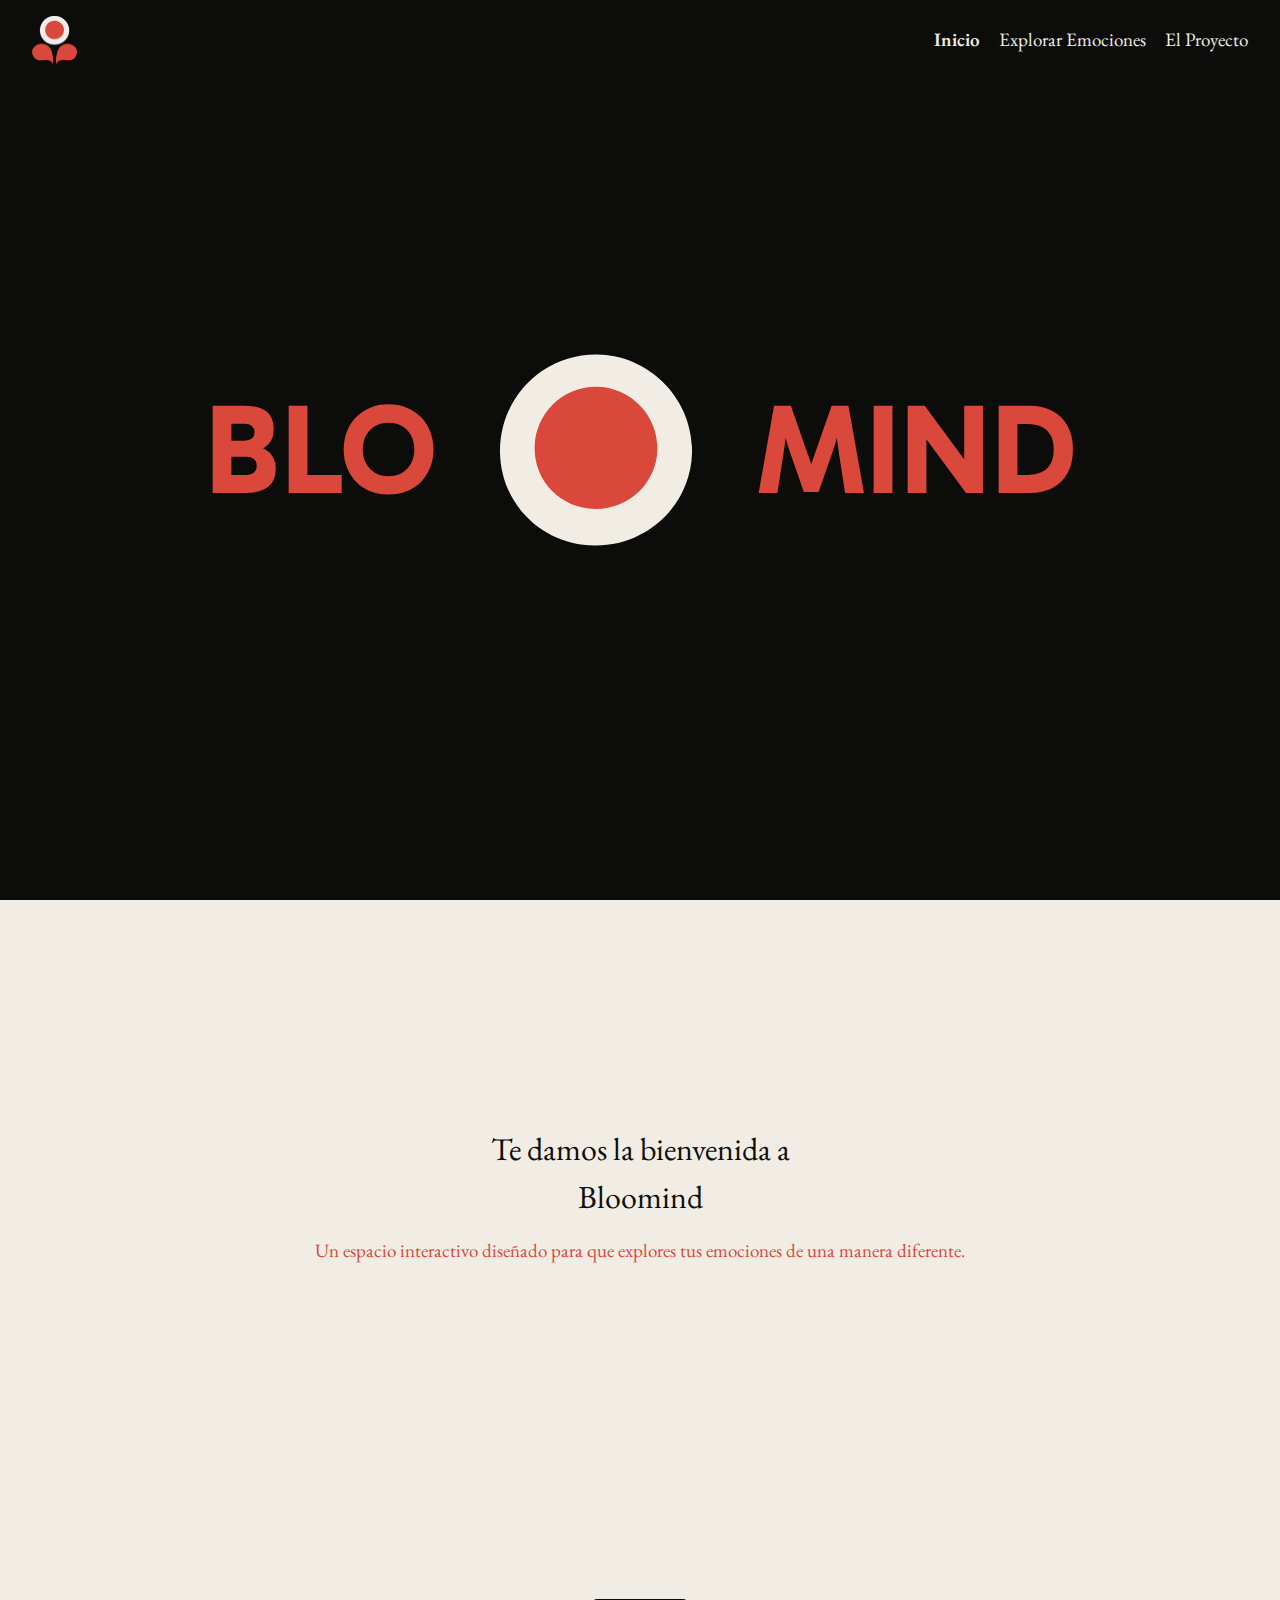
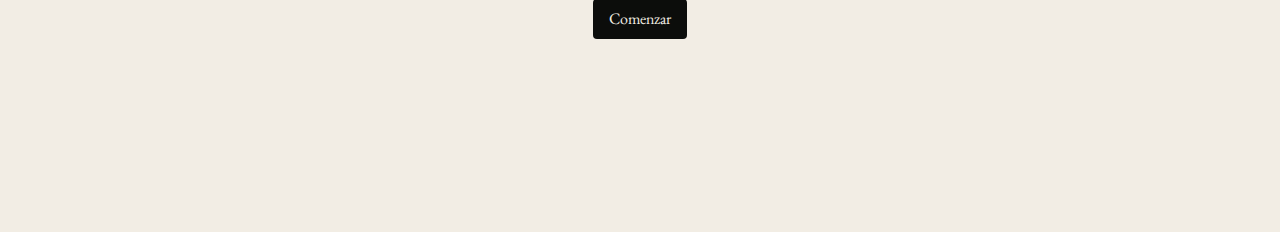
==== index.html @ c940d841 "add new style files to pages" ====
<!DOCTYPE html>
<html lang="es">

<head>
  <meta charset="UTF-8">
  <meta name="viewport" content="width=device-width, initial-scale=1.0">
  <title>Bloomind- Inicio</title>
  <link rel="stylesheet" href="css/reset.css">
  <link rel="stylesheet" href="css/variables.css">
  <link rel="stylesheet" href="css/common.css">
  <link rel="stylesheet" href="css/home.css">
</head>

<head>
  <meta charset="UTF-8">
  <meta name="viewport" content="width=device-width, initial-scale=1.0">
  <title>Bloomind- Inicio</title>
  <link rel="stylesheet" href="css/reset.css">
  <link rel="stylesheet" href="css/variables.css">
  <link rel="stylesheet" href="css/home.css">
<!--   <link rel="stylesheet" href="css/main.css">
  <link rel="stylesheet" href="css/styles.css"> -->
</head>

<body class="home-page">
  <header class="header">
    <a href="index.html" class="header_logo-link">
        <img src="assets/images/logo_light.png" alt="Logo Bloomind" class="header_logo">
    </a>
    <nav class="header_nav">
        <a href="index.html" class="header_link">Inicio</a>
        <a href="explore.html" class="header_link">Explorar Emociones</a>
        <a href="project.html" class="header_link">El Proyecto</a>
    </nav>
    <button type="button" class="hamburger-menu" aria-label="Toggle menu">
        <svg width="24" height="24" viewBox="0 0 24 24" fill="none" xmlns="http://www.w3.org/2000/svg" class="hamburger-icon">
            <path fill-rule="evenodd" clip-rule="evenodd" d="M2 12C2 6.477 6.477 2 12 2C17.523 2 22 6.477 22 12C22 17.523 17.523 22 12 22C6.477 22 2 17.523 2 12ZM10.5 7.5C10.5 7.10218 10.658 6.72064 10.9393 6.43934C11.2206 6.15804 11.6022 6 12 6H12.01C12.4078 6 12.7894 6.15804 13.0707 6.43934C13.352 6.72064 13.51 7.10218 13.51 7.5V7.51C13.51 7.90782 13.352 8.28936 13.0707 8.57066C12.7894 8.85197 12.4078 9.01 12.01 9.01H12C11.6022 9.01 11.2206 8.85197 10.9393 8.57066C10.658 8.28936 10.5 7.90782 10.5 7.51V7.5ZM12 10.5C11.6022 10.5 11.2206 10.658 10.9393 10.9393C10.658 11.2206 10.5 11.6022 10.5 12V12.01C10.5 12.4078 10.658 12.7894 10.9393 13.0707C11.2206 13.352 11.6022 13.51 12 13.51H12.01C12.4078 13.51 12.7894 13.352 13.0707 13.0707C13.352 12.7894 13.51 12.4078 13.51 12.01V12C13.51 11.6022 13.352 11.2206 13.0707 10.9393C12.7894 10.658 12.4078 10.5 12.01 10.5H12ZM12 15C11.6022 15 11.2206 15.158 10.9393 15.4393C10.658 15.7206 10.5 16.1022 10.5 16.5V16.51C10.5 16.9078 10.658 17.2894 10.9393 17.5707C11.2206 17.852 11.6022 18.01 12 18.01H12.01C12.4078 18.01 12.7894 17.852 13.0707 17.5707C13.352 17.2894 13.51 16.9078 13.51 16.51V16.5C13.51 16.1022 13.352 15.7206 13.0707 15.4393C12.7894 15.158 12.4078 15 12.01 15H12Z" fill="currentColor"/>
        </svg>
    </button>
    <div class="mobile-menu">
        <a href="index.html" class="header_link">Inicio</a>
        <a href="explore.html" class="header_link">Explorar Emociones</a>
        <a href="project.html" class="header_link">El Proyecto</a>
    </div>
</header>
  <div class="intro-overlay">
    <p class="big-text">
      BLO<span class="big-text-svg">
        <svg xmlns="http://www.w3.org/2000/svg" viewBox="0 0 34.99 34.82">
          <defs>
            <style>
              .cls-1 {
                fill: #da483b;
              }

              .cls-2 {
                fill: #F2EDE4;
              }
            </style>
          </defs>
          <g>
            <path class="cls-2"
              d="M17.26,34.82C7.53,34.75-.13,27,0,17.35.13,7.63,7.96-.08,17.62,0c9.6.08,17.46,8.06,17.38,17.64-.08,9.57-8.01,17.25-17.73,17.18Z" />
            <path class="cls-1"
              d="M17.34,28.14c-6.22-.04-11.12-5-11.03-11.17.08-6.21,5.09-11.14,11.26-11.09,6.14.05,11.16,5.16,11.11,11.28-.05,6.12-5.12,11.03-11.34,10.98Z" />
          </g>
        </svg>

      </span>MIND
    </p>
  </div>

  <main class="main-container-home">
    <section class="home_intro-section intro-section">
      <h1 class="home_title intro-section_title">Te damos la bienvenida a <br> Bloomind</h1>
      <p class="home_text intro-section_text">Un espacio interactivo diseñado para que explores tus emociones de una
        manera diferente.</p>
      <svg class="home_logo" xmlns="http://www.w3.org/2000/svg" viewBox="00 0 180.32 199.09">
        <defs>
          <style>
            .a {
              fill: none;
              stroke: none;
            }
      
            .a, .b {
              stroke-miterlimit: 10;
              stroke-width: 2.83px;
            }
      
            .b {
              fill: none;
              stroke: none;
            }
          </style>
        </defs>
        <g id="Capa_1-2" data-name="Capa_1">
          <g>
            <path class="a" d="M89.37,116.16c-32.07-.22-57.29-25.76-56.87-57.57C32.93,26.56,58.73,1.15,90.55,1.42c31.63.26,57.54,26.57,57.26,58.13-.28,31.53-26.41,56.84-58.45,56.61Z"/>
            <g>
              <path class="b" d="M96.72,193.6c-1.37-19.62.36-36.32,5.88-52.48,9.96-29.13,45.31-37.71,67.2-16.21,8.77,8.62,11.23,19.52,7.22,31.21-4.47,13.01-13.6,21.32-27.55,22.67-6.86.66-13.91-.51-20.87-.92-12.58-.74-24.46.09-31.9,15.72Z"/>
              <path class="b" d="M83.59,193.6c1.37-19.62-.36-36.32-5.88-52.48-9.96-29.13-45.31-37.71-67.2-16.21-8.77,8.62-11.23,19.52-7.22,31.21,4.47,13.01,13.6,21.32,27.55,22.67,6.86.66,13.91-.51,20.87-.92,12.58-.74,24.46.09,31.9,15.72Z"/>
            </g>
            <path class="b" d="M89.66,94.16c-20.51-.14-36.63-16.47-36.36-36.81.27-20.48,16.77-36.73,37.12-36.56,20.22.17,36.79,16.99,36.61,37.17-.18,20.16-16.89,36.34-37.37,36.2Z"/>
          </g>
        </g>
      </svg>
      <button class="home_button general_button" type="button"
        onclick="window.location.href='explore.html'">Comenzar</button>
    </section>


  </main>


  <footer class="footer"></footer>

  <script src="./assets/gsap/minified/gsap.min.js"></script>
  <script src="./assets/gsap/minified/DrawSVGPlugin.min.js"></script>
  <script src="./assets/gsap/minified/ScrollTrigger.min.js"></script>
  <script src="js/home.js"></script>

</body>

</html>
---- css/variables.css ----
/* EB Garamond Regular */
@font-face {
    font-family: 'EB Garamond';
    src: url('../assets/fonts/EB_Garamond/EBGaramond-Regular.woff2') format('woff2'),
        url('../assets/fonts/EB_Garamond/EBGaramond-Regular.woff') format('woff'),
        url('../assets/fonts/EB_Garamond/EBGaramond-Regular.ttf') format('truetype');
    font-weight: 400;
    font-style: normal;
}

/* EB Garamond Italic */
@font-face {
    font-family: 'EB Garamond';
    src: url('../assets/fonts/EB_Garamond/EBGaramond-Italic.woff2') format('woff2'),
        url('../assets/fonts/EB_Garamond/EBGaramond-Italic.woff') format('woff'),
        url('../assets/fonts/EB_Garamond/EBGaramond-Italic.ttf') format('truetype');
    font-weight: 400;
    font-style: italic;
}

/* EB Garamond SemiBold */
@font-face {
    font-family: 'EB Garamond';
    src: url('../assets/fonts/EB_Garamond/EBGaramond-SemiBold.woff2') format('woff2'),
        url('../assets/fonts/EB_Garamond/EBGaramond-SemiBold.woff') format('woff'),
        url('../assets/fonts/EB_Garamond/EBGaramond-SemiBold.ttf') format('truetype');
    font-weight: 600;
    font-style: normal;
}

/*Gabarito*/
@font-face {
    font-family: 'Gabarito';
    src: url('../assets/fonts/Gabarito/Gabarito-Bold.woff2') format('woff2'),
        url('../assets/fonts/Gabarito/Gabarito-Bold.woff') format('woff'),
        url('../assets/fonts/Gabarito/Gabarito-Bold.ttf') format('truetype');
    font-weight: normal;
    font-style: normal;
}

/*Delphin*/
@font-face {
    font-family: 'OPTIDelphin';
    src: url('../assets/fonts/Delphin/OPTIDelphin-One.woff2') format('woff2'),
        url('../assets/fonts/Delphin/OPTIDelphin-One.woff') format('woff'),
        url('../assets/fonts/Delphin/OPTIDelphin-One.ttf') format('truetype');
    font-weight: normal;
    font-style: normal;
}

:root {
    /* Colores base */
    --color-background: #F2EDE4;
    --color-primary: #0C0D0B;
    --color-secondary: #D9483B;
    --color-text: #0C0D0B;
    --color-textlight: #F2EDE4;
    --color-highlight: #D9D3C7;

    /* Colores de botones */
    --btn-bg-default: var(--color-secondary);
    --btn-bg-hover: #b83f34;
    --btn-bg-active: #a1362e;
    --btn-bg-disabled: #e3e0db;
    --btn-text-color: var(--color-textlight);
    --btn-text-disabled: #a8a29e;

    /*Colores Emociones*/
    --color-emotion-esperanza: #15AF4F;
    --color-emotion-alegria: #E9A000;
    --color-emotion-calma: #bb7171;
    --color-emotion-tristeza: #2A4C8C;
    --color-emotion-rabia: #CB1E1A;
    --color-emotion-ansiedad: #6A3F8F;

    --color-emotion-hover: transparent;


    /* Tipografía */
    --font-main: 'EB Garamond', serif;
    --font-secondary: 'Gabarito', sans-serif;
    --font-handwriting: 'OPTIDelphin', serif;
    --font-size-base: 1rem;

    --font-size-small: 0.8rem;
    --font-size-large: 1.2rem;
    --font-size-xl: 1.5rem;
    --font-size-xxl: 2rem;
    --font-size-xxxl: 2.5rem;

    --line-height-small: 1.2;
    --line-height-medium: 1.5;
    --line-height-large: 1.8;

    /* Espaciado */
    --gap-small: 0.5rem;
    --gap-medium: 1rem;
    --gap-large: 2rem;
    --padding-small: 1rem;
    --padding-medium: 2rem;
    --padding-large: 3rem;

    /* Otros */

    --radius-small: 4px;
    --box-shadow: 0 0.25rem 0.5rem rgba(0, 0, 0, 0.1);
    --border-radius: 0.5rem;
    --title-font-size-large: 3rem;
    --gap-item: 1.5rem;
}
---- css/common.css ----
/* ESTILOS GENERALES */


body {
    font-family: var(--font-main);
    background-color: var(--color-background);
    color: var(--color-text);
    font-size: var(--font-size-base);
    line-height: var(--line-height-medium);
    display: flex;
    flex-direction: column;
    padding: var(--padding-medium) 0;

}

.main-container {
    display: flex;
    flex-direction: column;
    justify-content: start;
    min-height: 80dvh;
    margin-top: 5rem;

}

/* Encabezado */

.header {
    display: flex;
    justify-content: space-between;
    align-items: center;
    padding: var(--padding-small) var(--padding-medium);
    position: fixed; /* Fijo en todas las páginas */
    top: 0;
    left: 0;
    width: 100%;
    z-index: 20;
    background-color: var(--color-background); /* Fondo por defecto */
    height: 5rem; /* Altura fija */
}



.header_logo {
    height: 3rem;
}

.header_link {
    font-family: var(--font-main);
    color: var(--color-primary); /* Color por defecto */
    text-decoration: none;
    margin-left: var(--gap-medium);
    font-size: var(--font-size-large);
}

.header_link--active {
    font-weight: bold;
    color: var(--color-secondary);
}


/* Estilos generales para secciones introductorias */

.intro-section {
    display: flex;
    flex-direction: column;
    align-items: center;
    padding: var(--padding-medium);
    text-align: center;
    flex: 1;
    justify-content: center;
}

.intro-section_title {
    font-size: var(--font-size-xxxl);
    margin-bottom: var(--gap-large);
}

.intro-section_text {
    font-size: var(--font-size-large);
    margin-bottom: var(--gap-large);
}

.general_button {
    background-color: var(--color-primary);
    color: var(--btn-text-color);
    padding: var(--gap-small) var(--gap-medium);
    border: none;
    border-radius: var(--radius-small);
    font-size: 1rem;
    cursor: pointer;
    transition: background-color 0.3s ease, box-shadow 0.3s ease;
}

.general_button:hover {
    background-color: var(--btn-bg-hover);
}
---- css/home.css ----
/* Estilos base para móvil - Home page */
.home-page {
    overflow-y: scroll;
    background-color: var(--color-background);
}

/* Header específico para home */
.home-page .header {
    background-color: var(--color-primary);
    height: 4rem;
}

.home-page .header_link {
    color: var(--color-textlight);
    font-size: var(--font-size-base);
}

.home-page .header_link:hover {
    color: var(--color-secondary);
}

/* Estilos para el menú móvil */
.mobile-menu {
    display: none;
    position: fixed;
    top: 4rem;
    left: 0;
    width: 100%;
    background-color: var(--color-primary);
    padding: 1rem;
    box-shadow: 0 2px 5px rgba(0,0,0,0.2);
    z-index: 19;
    opacity: 0;
    transform: translateY(-10px);
}

.mobile-menu.show {
    display: flex;
    flex-direction: column;
    align-items: flex-end;
    opacity: 1;
    transform: translateY(0);
}

.mobile-menu .header_link {
    color: var(--color-textlight);
    font-size: var(--font-size-base);
    padding: 1rem;
    width: 100%;
    text-align: right;
    transition: all 0.3s ease;
    text-decoration: none;
    display: block;
}

.mobile-menu .header_link:hover {
    color: var(--color-secondary);
    background-color: rgba(255, 255, 255, 0.1);
}

.mobile-menu .header_link--active {
    color: var(--color-secondary);
    font-weight: bold;
}

/* Estilos para el botón hamburguesa */
.hamburger-menu {
    display: none;
    background: none;
    border: none;
    cursor: pointer;
    padding: 0.5rem;
    z-index: 20;
}

.hamburger-menu svg {
    fill: var(--color-secondary);
    width: 24px;
    height: 24px;
}

/* Intro Overlay */
.intro-overlay {
    position: fixed;
    top: 0;
    left: 0;
    width: 100%;
    height: 100vh;
    background-color: var(--color-primary);
    display: flex;
    justify-content: center;
    align-items: center;
    z-index: -1;
}

.big-text {
    font-size: 8vw;
    font-weight: bold;
    color: var(--color-secondary);
    text-transform: uppercase;
    display: flex;
    align-items: center;
    justify-content: center;
    font-family: var(--font-secondary);
}

.big-text-svg {
    width: 1.5em;
    height: 1.5em;
    margin: 0 0.5em;
}

.big-text-svg svg {
    width: 100%;
    height: 100%;
}

/* Main Content */
.main-container-home {
    position: relative;
    align-items: center;
    background-color: transparent;
    z-index: 10;
    margin-top: 100dvh;
    min-height: 100dvh;
}

.home_intro-section {
    padding: var(--padding-small);
    width: 100%;
    height: 100dvh;
    text-align: center;
    background-color: var(--color-background);
}

.home_logo {
    width: 8rem;
    height: auto;
    display: block;
    margin: 2rem auto;
}

.home_title {
    font-size: calc(var(--font-size-xxl) * 0.8);
    color: var(--color-primary);
    margin-bottom: var(--gap-medium);
}

.home_text {
    font-size: var(--font-size-base);
    color: var(--color-secondary);
    margin-bottom: var(--gap-large);
    padding: 0 var(--padding-small);
}

.home_button {
    margin-top: var(--gap-medium);
}

/* Media Queries agrupados */
@media (max-width: 768px) {
    .hamburger-menu {
        display: block;
    }

    .header_nav {
        display: none;
    }
}

@media (min-width: 768px) {
    /* Header */
    .home-page .header {
        height: 4.5rem;
    }

    /* Texto grande */
    .big-text {
        font-size: 6vw;
    }

    /* Logo y contenido */
    .home_logo {
        width: 10rem;
    }

    .home_title {
        font-size: var(--font-size-xxl);
    }

    .home_text {
        font-size: var(--font-size-large);
        max-width: 80%;
        margin: 0 auto var(--gap-large);
    }
}

@media (min-width: 1024px) {
    /* Header */
    .home-page .header {
        height: 5rem;
    }

    .home-page .header_link {
        font-size: var(--font-size-large);
    }

    /* Texto grande */
    .big-text {
        font-size: 10vw;
    }

    /* Logo y contenido */
    .home_logo {
        width: 12.5rem;
    }

    .home_intro-section {
        padding: var(--padding-medium);
    }

    .home_title {
        font-size: 2rem;
    }

    .home_text {
        font-size: 1.2rem;
        max-width: 60%;
    }
}
---- css/variables.css ----
/* EB Garamond Regular */
@font-face {
    font-family: 'EB Garamond';
    src: url('../assets/fonts/EB_Garamond/EBGaramond-Regular.woff2') format('woff2'),
        url('../assets/fonts/EB_Garamond/EBGaramond-Regular.woff') format('woff'),
        url('../assets/fonts/EB_Garamond/EBGaramond-Regular.ttf') format('truetype');
    font-weight: 400;
    font-style: normal;
}

/* EB Garamond Italic */
@font-face {
    font-family: 'EB Garamond';
    src: url('../assets/fonts/EB_Garamond/EBGaramond-Italic.woff2') format('woff2'),
        url('../assets/fonts/EB_Garamond/EBGaramond-Italic.woff') format('woff'),
        url('../assets/fonts/EB_Garamond/EBGaramond-Italic.ttf') format('truetype');
    font-weight: 400;
    font-style: italic;
}

/* EB Garamond SemiBold */
@font-face {
    font-family: 'EB Garamond';
    src: url('../assets/fonts/EB_Garamond/EBGaramond-SemiBold.woff2') format('woff2'),
        url('../assets/fonts/EB_Garamond/EBGaramond-SemiBold.woff') format('woff'),
        url('../assets/fonts/EB_Garamond/EBGaramond-SemiBold.ttf') format('truetype');
    font-weight: 600;
    font-style: normal;
}

/*Gabarito*/
@font-face {
    font-family: 'Gabarito';
    src: url('../assets/fonts/Gabarito/Gabarito-Bold.woff2') format('woff2'),
        url('../assets/fonts/Gabarito/Gabarito-Bold.woff') format('woff'),
        url('../assets/fonts/Gabarito/Gabarito-Bold.ttf') format('truetype');
    font-weight: normal;
    font-style: normal;
}

/*Delphin*/
@font-face {
    font-family: 'OPTIDelphin';
    src: url('../assets/fonts/Delphin/OPTIDelphin-One.woff2') format('woff2'),
        url('../assets/fonts/Delphin/OPTIDelphin-One.woff') format('woff'),
        url('../assets/fonts/Delphin/OPTIDelphin-One.ttf') format('truetype');
    font-weight: normal;
    font-style: normal;
}

:root {
    /* Colores base */
    --color-background: #F2EDE4;
    --color-primary: #0C0D0B;
    --color-secondary: #D9483B;
    --color-text: #0C0D0B;
    --color-textlight: #F2EDE4;
    --color-highlight: #D9D3C7;

    /* Colores de botones */
    --btn-bg-default: var(--color-secondary);
    --btn-bg-hover: #b83f34;
    --btn-bg-active: #a1362e;
    --btn-bg-disabled: #e3e0db;
    --btn-text-color: var(--color-textlight);
    --btn-text-disabled: #a8a29e;

    /*Colores Emociones*/
    --color-emotion-esperanza: #15AF4F;
    --color-emotion-alegria: #E9A000;
    --color-emotion-calma: #bb7171;
    --color-emotion-tristeza: #2A4C8C;
    --color-emotion-rabia: #CB1E1A;
    --color-emotion-ansiedad: #6A3F8F;

    --color-emotion-hover: transparent;


    /* Tipografía */
    --font-main: 'EB Garamond', serif;
    --font-secondary: 'Gabarito', sans-serif;
    --font-handwriting: 'OPTIDelphin', serif;
    --font-size-base: 1rem;

    --font-size-small: 0.8rem;
    --font-size-large: 1.2rem;
    --font-size-xl: 1.5rem;
    --font-size-xxl: 2rem;
    --font-size-xxxl: 2.5rem;

    --line-height-small: 1.2;
    --line-height-medium: 1.5;
    --line-height-large: 1.8;

    /* Espaciado */
    --gap-small: 0.5rem;
    --gap-medium: 1rem;
    --gap-large: 2rem;
    --padding-small: 1rem;
    --padding-medium: 2rem;
    --padding-large: 3rem;

    /* Otros */

    --radius-small: 4px;
    --box-shadow: 0 0.25rem 0.5rem rgba(0, 0, 0, 0.1);
    --border-radius: 0.5rem;
    --title-font-size-large: 3rem;
    --gap-item: 1.5rem;
}
---- css/home.css ----
/* Estilos base para móvil - Home page */
.home-page {
    overflow-y: scroll;
    background-color: var(--color-background);
}

/* Header específico para home */
.home-page .header {
    background-color: var(--color-primary);
    height: 4rem;
}

.home-page .header_link {
    color: var(--color-textlight);
    font-size: var(--font-size-base);
}

.home-page .header_link:hover {
    color: var(--color-secondary);
}

/* Estilos para el menú móvil */
.mobile-menu {
    display: none;
    position: fixed;
    top: 4rem;
    left: 0;
    width: 100%;
    background-color: var(--color-primary);
    padding: 1rem;
    box-shadow: 0 2px 5px rgba(0,0,0,0.2);
    z-index: 19;
    opacity: 0;
    transform: translateY(-10px);
}

.mobile-menu.show {
    display: flex;
    flex-direction: column;
    align-items: flex-end;
    opacity: 1;
    transform: translateY(0);
}

.mobile-menu .header_link {
    color: var(--color-textlight);
    font-size: var(--font-size-base);
    padding: 1rem;
    width: 100%;
    text-align: right;
    transition: all 0.3s ease;
    text-decoration: none;
    display: block;
}

.mobile-menu .header_link:hover {
    color: var(--color-secondary);
    background-color: rgba(255, 255, 255, 0.1);
}

.mobile-menu .header_link--active {
    color: var(--color-secondary);
    font-weight: bold;
}

/* Estilos para el botón hamburguesa */
.hamburger-menu {
    display: none;
    background: none;
    border: none;
    cursor: pointer;
    padding: 0.5rem;
    z-index: 20;
}

.hamburger-menu svg {
    fill: var(--color-secondary);
    width: 24px;
    height: 24px;
}

/* Intro Overlay */
.intro-overlay {
    position: fixed;
    top: 0;
    left: 0;
    width: 100%;
    height: 100vh;
    background-color: var(--color-primary);
    display: flex;
    justify-content: center;
    align-items: center;
    z-index: -1;
}

.big-text {
    font-size: 8vw;
    font-weight: bold;
    color: var(--color-secondary);
    text-transform: uppercase;
    display: flex;
    align-items: center;
    justify-content: center;
    font-family: var(--font-secondary);
}

.big-text-svg {
    width: 1.5em;
    height: 1.5em;
    margin: 0 0.5em;
}

.big-text-svg svg {
    width: 100%;
    height: 100%;
}

/* Main Content */
.main-container-home {
    position: relative;
    align-items: center;
    background-color: transparent;
    z-index: 10;
    margin-top: 100dvh;
    min-height: 100dvh;
}

.home_intro-section {
    padding: var(--padding-small);
    width: 100%;
    height: 100dvh;
    text-align: center;
    background-color: var(--color-background);
}

.home_logo {
    width: 8rem;
    height: auto;
    display: block;
    margin: 2rem auto;
}

.home_title {
    font-size: calc(var(--font-size-xxl) * 0.8);
    color: var(--color-primary);
    margin-bottom: var(--gap-medium);
}

.home_text {
    font-size: var(--font-size-base);
    color: var(--color-secondary);
    margin-bottom: var(--gap-large);
    padding: 0 var(--padding-small);
}

.home_button {
    margin-top: var(--gap-medium);
}

/* Media Queries agrupados */
@media (max-width: 768px) {
    .hamburger-menu {
        display: block;
    }

    .header_nav {
        display: none;
    }
}

@media (min-width: 768px) {
    /* Header */
    .home-page .header {
        height: 4.5rem;
    }

    /* Texto grande */
    .big-text {
        font-size: 6vw;
    }

    /* Logo y contenido */
    .home_logo {
        width: 10rem;
    }

    .home_title {
        font-size: var(--font-size-xxl);
    }

    .home_text {
        font-size: var(--font-size-large);
        max-width: 80%;
        margin: 0 auto var(--gap-large);
    }
}

@media (min-width: 1024px) {
    /* Header */
    .home-page .header {
        height: 5rem;
    }

    .home-page .header_link {
        font-size: var(--font-size-large);
    }

    /* Texto grande */
    .big-text {
        font-size: 10vw;
    }

    /* Logo y contenido */
    .home_logo {
        width: 12.5rem;
    }

    .home_intro-section {
        padding: var(--padding-medium);
    }

    .home_title {
        font-size: 2rem;
    }

    .home_text {
        font-size: 1.2rem;
        max-width: 60%;
    }
}
---- css/styles.css ----
/* ESTILOS GENERALES */


body {
    font-family: var(--font-main);
    background-color: var(--color-background);
    color: var(--color-text);
    font-size: var(--font-size-base);
    line-height: var(--line-height-medium);
    display: flex;
    flex-direction: column;
    padding: var(--padding-medium) 0;

}

.main-container {
    display: flex;
    flex-direction: column;
    justify-content: start;
    min-height: 80dvh;
    margin-top: 5rem;

}

/* Encabezado */

.header {
    display: flex;
    justify-content: space-between;
    align-items: center;
    padding: var(--padding-small) var(--padding-medium);
    position: fixed; /* Fijo en todas las páginas */
    top: 0;
    left: 0;
    width: 100%;
    z-index: 20;
    background-color: var(--color-background); /* Fondo por defecto */
    height: 5rem; /* Altura fija */
}

.explore_button-group-mobile {
    display: none;
}

.header_logo {
    height: 3rem;
}

.header_link {
    font-family: var(--font-main);
    color: var(--color-primary); /* Color por defecto */
    text-decoration: none;
    margin-left: var(--gap-medium);
    font-size: var(--font-size-large);
}

.header_link--active {
    font-weight: bold;
    color: var(--color-secondary);
}


/* Estilos generales para secciones introductorias */

.intro-section {
    display: flex;
    flex-direction: column;
    align-items: center;
    padding: var(--padding-medium);
    text-align: center;
    flex: 1;
    justify-content: center;
}

.intro-section_title {
    font-size: var(--font-size-xxxl);
    margin-bottom: var(--gap-large);
}

.intro-section_text {
    font-size: var(--font-size-large);
    margin-bottom: var(--gap-large);
}

.general_button {
    background-color: var(--color-primary);
    color: var(--btn-text-color);
    padding: var(--gap-small) var(--gap-medium);
    border: none;
    border-radius: var(--radius-small);
    font-size: 1rem;
    cursor: pointer;
    transition: background-color 0.3s ease, box-shadow 0.3s ease;
}

.general_button:hover {
    background-color: var(--btn-bg-hover);
}

/* Página de inicio */
.home-page {
    overflow-y: scroll;
    background-color: var(--color-background);
}

.home-page .header {
    background-color: var(--color-primary); /* Fondo diferente en home-page */
}

.home-page .header_link {
    color: var(--color-textlight); /* Color del texto en home-page */
}

.home-page .header_link:hover {
    color: var(--color-secondary); /* Color de hover en home-page */
}

/* Intro Overlay */
.intro-overlay {
    position: fixed;
    top: 0;
    left: 0;
    width: 100%;
    height: 100vh;
    background-color: var(--color-primary);
    display: flex;
    justify-content: center;
    align-items: center;
    z-index: -1;
   }

.big-text {
    font-size: 10vw;
    font-weight: bold;
    color: var(--color-secondary);
    text-transform: uppercase;
    display: flex;
    align-items: center;
    justify-content: center;
    font-family: var(--font-secondary);
}

.big-text-svg {
    width: 1.5em;
    height: 1.5em;
    margin: 0 0.5em;
}

.big-text-svg svg {
    width: 100%;
    height: 100%;
}

/* Main Content */
.main-container-home {
    position: relative;

    align-items: center;
    background-color: transparent;
    z-index: 10;
    margin-top: 100dvh;
    /* Asegura que inicie después de la intro */
    min-height: 100dvh;
    /* Espacio suficiente para probar el scroll */

}

.home_intro-section {
    padding-top: var(--gap-large);
    width: 100%;
    height: 100dvh;
    text-align: center;
    background-color: var(--color-background);
    margin-bottom: var(--gap-large);
}

.home_logo {
    width: 12.5rem;
    height: auto;
    display: block;
}


.home_title {
    font-size: 2rem;
    color: var(--color-primary);
}

.home_text {
    font-size: 1.2rem;
    color: var(--color-secondary);
}

.home_button {
    margin-top: var(--gap-medium);
}

/* Página de explorar emociones */

.text-box {
    max-width: 47rem;
    margin: var(--gap-large) auto;
    padding: var(--gap-medium);
    background-color: var(--color-highlight);
    border: 1px solid var(--color-primary);
    box-shadow: var(--box-shadow);
}

.explore_title {
    opacity: 0;
    font-size: var(--font-size-large);
}

.explore_description-container {
    display: flex;
    justify-content: center;
    align-items: center;
    background-color: var(--color-highlight);
    box-shadow: var(--box-shadow);
    max-width: 60%;
    padding: 2rem;
    gap: 1rem;
    margin: 0 auto;
    min-height: 20rem;
    opacity: 0;
}

.explore-description_header {
    display: flex;
    flex-direction: column;
    flex-grow: 1;
    align-items: flex-start;
}

.explore-description_title {
    font-size: var(--font-size-xxl);
    font-weight: bold;
    color: var(--color-text);
}

.explore-description_subtitle {
    font-family: var(--font-handwriting);
    font-size: var(--font-size-xl);
    color: var(--color-text);
}

.explore-description_line {
    height: 1px;
    background-color: var(--color-primary);
    margin: 0.5rem 0;
    width: 100%;
}

.explore-description_content {
    display: flex;
    gap: 1rem;
    align-items: flex-start;
}

.explore-description_image-container {
    width: 10rem;
    height: 10rem;
    display: flex;
    justify-content: center;
    align-items: center;
    flex-shrink: 0;
}

.explore-description_image-container img {
    max-width: 100%;
    max-height: 100%;
    object-fit: cover;
}

.explore_description {
    max-width: 60%;
    padding: 1rem;
    text-align: left;
}

/* Barra lateral */
.explore-description_side {
    display: flex;
    flex-direction: row;
    justify-content: center;
    align-items: center;
    gap: 1rem;
    min-width: 3rem;
    position: relative;
}

.explore-description_latin-name {
    font-size: var(--font-size-xxl);
    font-style: italic;
    color: var(--color-text);
    text-align: center;
    writing-mode: vertical-rl;
    text-orientation: mixed;
    transform: rotate(180deg);
}

.explore-description_line-side {
    width: 1px;
    background-color: var(--color-primary);
    margin: 2rem 0;
    height: 100%;
}

/* Grupo de botones */
.explore_button-group {
    display: flex;
    justify-content: center;
    gap: 1rem;
    padding: 2rem;
    transform: scale(0);
}

.explore_button {
    position: relative;
    width: 120px;
    height: 120px;
    border-radius: 50%;
    background-color: var(--color-primary);
    overflow: hidden;
    cursor: pointer;
}

.explore_button:hover {
    transform: scale(1.2);
}

/* Relleno superior del botón */
.explore_button::before {
    content: '';
    position: absolute;
    bottom: 0;
    left: 0;
    width: 100%;
    height: 45%;
    background-color: transparent;
    transition: background-color 0.3s ease;
}

.explore_button:hover::before {
    background-color: var(--color-emotion-hover);
}

.explore_button-label {
    position: absolute;
    bottom: 3.5rem;
    width: 100%;
    left: 0;
    text-align: center;
    font-family: var(--font-main);
    color: var(--color-textlight);
    text-transform: uppercase;
    font-size: var(--font-size-small);
    opacity: 1;
    transition: transform 0.3s cubic-bezier(0.215, 0.61, 0.355, 1);
}

.explore_instruction {
    text-align: center;
    font-size: var(--font-size-large);
    color: var(--color-text);
    margin: var(--gap-medium);
    font-family: var(--font-handwriting);
    opacity: 0;
}

/* Página de generar planta */
.plant_generation {
    display: flex;
    justify-content: space-between;
    gap: var(--gap-large);
    padding: var(--padding-medium);
}

.plant_column {
    flex: 0.5;
    display: flex;
    flex-direction: column;
    gap: var(--gap-medium);
}


.plant_title {
    font-size: var(--font-size-xxl);
    font-weight: bold;
    color: var(--color-primary);
}

.plant_latin-name {
    font-family: var(--font-secondary);
    font-size: var(--font-size-large);
    font-style: italic;
    color: var(--color-secondary);
}

.plant_family-name {
    font-weight: normal;
    font-size: var(--font-size-xxl);
    font-family: var(--font-handwriting);
    color: var(--color-text);
}

.plant_description {
    line-height: var(--line-height-large);
    color: var(--color-text);
    margin-bottom: var(--gap-medium)
}

.CTA {
    font-size: var(--font-size-large);
    text-align: center;
    font-weight: bolder;
    line-height: var(--line-height-large);
    color: var(--color-secondary);
    margin-top: var(--gap-large);
    margin-bottom: var(--gap-large);
}

.plant_generation .CTA {
    text-align: left;
}

.plant_instruction {
    font-weight: bold;
}

/* Contenedor de la derecha SVG */
.plant_right {
    flex: 2;
    display: flex;
    flex-direction: column;
    gap: var(--gap-large);
    position: relative;
}

.plant_visual {
    width: 100%;
    height: 28rem;
    background-color: var(--color-highlight);
    display: flex;
    flex-direction: column;
    justify-content: flex-end;
    align-items: center;
    position: relative;
    border: 1px solid var(--color-primary);
}

.plant_right-visual {
    display: flex;
    flex-direction: column;
    gap: var(--gap-item);
}

.plant_visual-title {
    font-size: 3.5rem;
    font-family: var(--font-secondary);
    color: var(--color-primary);
    text-transform: uppercase;
    position: absolute;
    top: -1.5rem;
    right: 1rem;
}

.plant_visual-box {
    background-color: var(--color-highlight);
    border: 1px solid var(--color-primary);
    border-bottom: 0.8rem solid #C7B299;
    width: 100%;
    font-size: 1rem;
    margin-top: var(--gap-item);
}

/* Detalles */
.plant_details {
    display: grid;
    grid-template-columns: repeat(3, 1fr);
    gap: var(--gap-item);
}

.plant_details-item {
    display: flex;
    flex-direction: column;
    gap: var(--gap-small);
}

.plant_details-title {
    color: var(--color-primary);
}

.plant_details-content {
    display: flex;
    align-items: center;
}

.plant_details-content p {
    font-family: var(--font-handwriting);
    font-size: var(--font-size-xxxl);
    margin-left: var(--gap-small);
}

.plant_details-content-img {
    max-width: 4.5rem;
    width: 25%;
    height: auto;
    object-fit: cover;
}

.plant_details-list li {
    margin-bottom: var(--gap-small);
    position: relative;
}

/*Enlace a Anatomia de la planta */
.anatomy_link {
    font-family: var(--font-main);
    color: var(--color-primary);
    text-decoration: none;
    font-size: var(--font-size-xl);
    display: flex;
    align-items: center;
    gap: var(--gap-small);
    position: relative;
}

.anatomy_link:hover {
    font-weight: bold;
    color: var(--color-secondary);
}


.anatomy_svg {
    width: 1em;
    height: 1em;
    animation: blink 1.5s infinite;
    transition: transform 0.3s ease, fill 0.3s ease;
}

.anatomy_svg:hover {
    transform: scale(1.3) rotate(15deg);
    fill: var(--color-secondary);
}

@keyframes blink {

    0%,
    100% {
        opacity: 1;
    }

    50% {
        opacity: 0.5;
    }
}

/* Anatomía de la Planta */
.plant_anatomy {
    padding: var(--padding-medium);
}

.plant_anatomy-title {
    font-size: var(--font-size-xxxl);
    font-weight: normal;
    color: var(--color-text);
    text-align: center;
    margin-bottom: var(--gap-item);
}

.plant_anatomy-instruction {
    font-size: var(--font-size-xl);
    font-family: var(--font-handwriting);
    color: var(--color-secondary);
    margin-bottom: var(--gap-large);
    text-align: center;
}

.plant_anatomy-content {
    position: relative;
    display: flex;
    flex-wrap: wrap;
    gap: var(--gap-item);
    justify-content: space-between;
    align-items: flex-start;
}


/* Elementos individuales */
.plant_anatomy-item {
    opacity: 0;
    position: absolute;
    padding: var(--gap-small);
    max-width: 20%;
}

#plant_anatomy-flower {
    top: 2rem;
    left: 15rem;
}


#plant_anatomy-leaf {
    top: 15rem;
    left: 15rem;
}

#plant_anatomy-stem {
    top: 25rem;
    left: 15rem;
}

#plant_anatomy-soil {
    bottom: 25rem;
    right: 15rem;
}

#plant_anatomy-seed {
    bottom: 15rem;
    right: 15rem;
}

#plant_anatomy-root {
    bottom: 2rem;
    right: 15rem;
}

.plant_anatomy-item-title {
    display: flex;
    font-size: var(--font-size-xl);
    font-weight: bold;
    font-family: var(--font-handwriting);
    color: var(--color-secondary);
    margin-bottom: var(--gap-small);
    text-align: center;
    justify-content: center;
}

.plant_anatomy-item-text {
    text-align: center;
}

/* Visual central */
.plant_anatomy-visual {
    margin: auto;
    width: 80%;
    padding: var(--gap-medium);
    box-shadow: var(--box-shadow);
    background-color: var(--color-highlight);
}

.bloom-tip-content {
    display: inline-flex;
    align-items: center;
    gap: var(--gap-small);
    margin-top: var(--gap-large);
    cursor: pointer;
  }
  
  .bloom-tip-svg {
    width: 1.2em;
    height: 1.2em;
    animation: blink 1.5s infinite;
    transition: transform 0.3s ease, fill 0.3s ease;
  }
  
 
/* Proyecto */

.main-container.project {
    display: flex;
    flex-direction: column;
    align-items: center;
    padding: 0 var(--padding-medium);
    gap: var(--gap-large);
    width: 100%;
    
}

/* INTRODUCCIÓN */

.project_intro {
    text-align: left;
    max-width: 80dvh;
    margin-bottom: var(--gap-large);
}

.pro_title {
    font-size: 3rem;
    font-weight: bold;
    margin-bottom: var(--gap-small);
    color: var(--color-primary);
}

.project_text {
    font-size: 1.2rem;
    line-height: var(--line-height);
    color: var(--color-secondary);
}

/* BLOQUES DE SECCIONES */

.text-box.project_text-box {
    background-color: var(--color-highlight);
    padding: var(--gap-medium);
    margin: var(--gap-medium) 0;
    border-left: 4px solid var(--color-primary);
    box-shadow: var(--box-shadow);
    transition: transform 0.3s ease, opacity 0.3s ease;
}

.project_subtitle {
    font-size: var(--font-size-xxl);
    font-weight: bold;
    color: var(--color-primary);
    margin-bottom: var(--gap-small);
}

.project_paragraph {
    font-size: 1rem;
    color: var(--color-text);
    line-height: var(--line-height);
    margin-bottom: var(--gap-small);
}

/* CRONOLOGÍA */

.project_timeline {
    margin: var(--gap-large) 0;
    width: 100%;
    max-width: 1000px;
    display: flex;
    flex-direction: column;
    gap: var(--gap-medium);
    position: relative;
}

.timeline_item {
    display: flex;
    flex-direction: column;
    gap: var(--gap-small);
    padding-left: var(--gap-large);
    border-left: 2px solid var(--color-primary);
    position: relative;
}

.timeline_item::before {
    content: "";
    position: absolute;
    left: 0;
    top: 0;
    width: 10px;
    height: 10px;
    background-color: var(--color-primary);
    border-radius: 50%;
    transform: translate(-50%, -50%);
}

.timeline_title {
    font-size: 1.5rem;
    color: var(--color-primary);
    font-weight: bold;
    margin-bottom: var(--gap-small);
}

.timeline_description {
    font-size: 1rem;
    color: var(--color-text);
    line-height: var(--line-height);
}

/* SECCIÓN CTA */
.project_cta {
    display: flex;
    justify-content: center;
    align-items: center;
    width: 100vw;
    margin: 0;
    padding: var(--padding-large) 0;
    text-align: center;

    background: var(--color-primary);
}

.cta_box {
    text-align: center;
    padding: var(--padding-medium);

    color: var(--color-textlight);
    border-radius: var(--radius-small);
    max-width: 1200px;
    /* Ancho máximo del contenido */
    width: 100%;
    /* Ajusta el contenido al contenedor */
}

.cta_title {
    font-size: var(--title-font-size-large);
    margin-bottom: var(--gap-medium);
}

/* CARRUSEL DE PLANTAS */
.plant-carousel {
    margin-top: 2rem;
    text-align: center;
    position: relative;
}

.carousel-title {
    font-size: 1.5rem;
    color: var(--color-primary);
    margin-bottom: 1rem;
}

.carousel-container {
    display: flex;
    align-items: center;
    position: relative;
    overflow: hidden;
    margin: 0 auto;
    max-width: 80dvh;
}

.carousel-track {
    display: flex;
    gap: 1rem;
    transition: transform 0.5s ease-in-out;
    will-change: transform;
}

.carousel-item {
    width: 100%;
    height: auto;
    flex-shrink: 0;
    border-radius: var(--radius-small);
    box-shadow: var(--box-shadow);
}

.carousel-button {
    background-color: var(--color-primary);
    color: var(--color-highlight);
    border: none;
    padding: 0.5rem 1rem;
    font-size: 1.2rem;
    cursor: pointer;
    position: absolute;
    top: 50%;
    transform: translateY(-50%);
    z-index: 2;
}

.carousel-button.prev {
    left: 0;
}

.carousel-button.next {
    right: 0;
}

.carousel-button:disabled {
    background-color: var(--color-highlight);
    cursor: not-allowed;
}

/* ANIMACIONES DE DESPLAZAMIENTO */
[data-scroll="fade-in"] {
    opacity: 0;
    transform: translateY(20px);
    transition: opacity 0.6s ease-out, transform 0.6s ease-out;
}

[data-scroll="fade-in"].active {
    opacity: 1;
    transform: translateY(0);
}
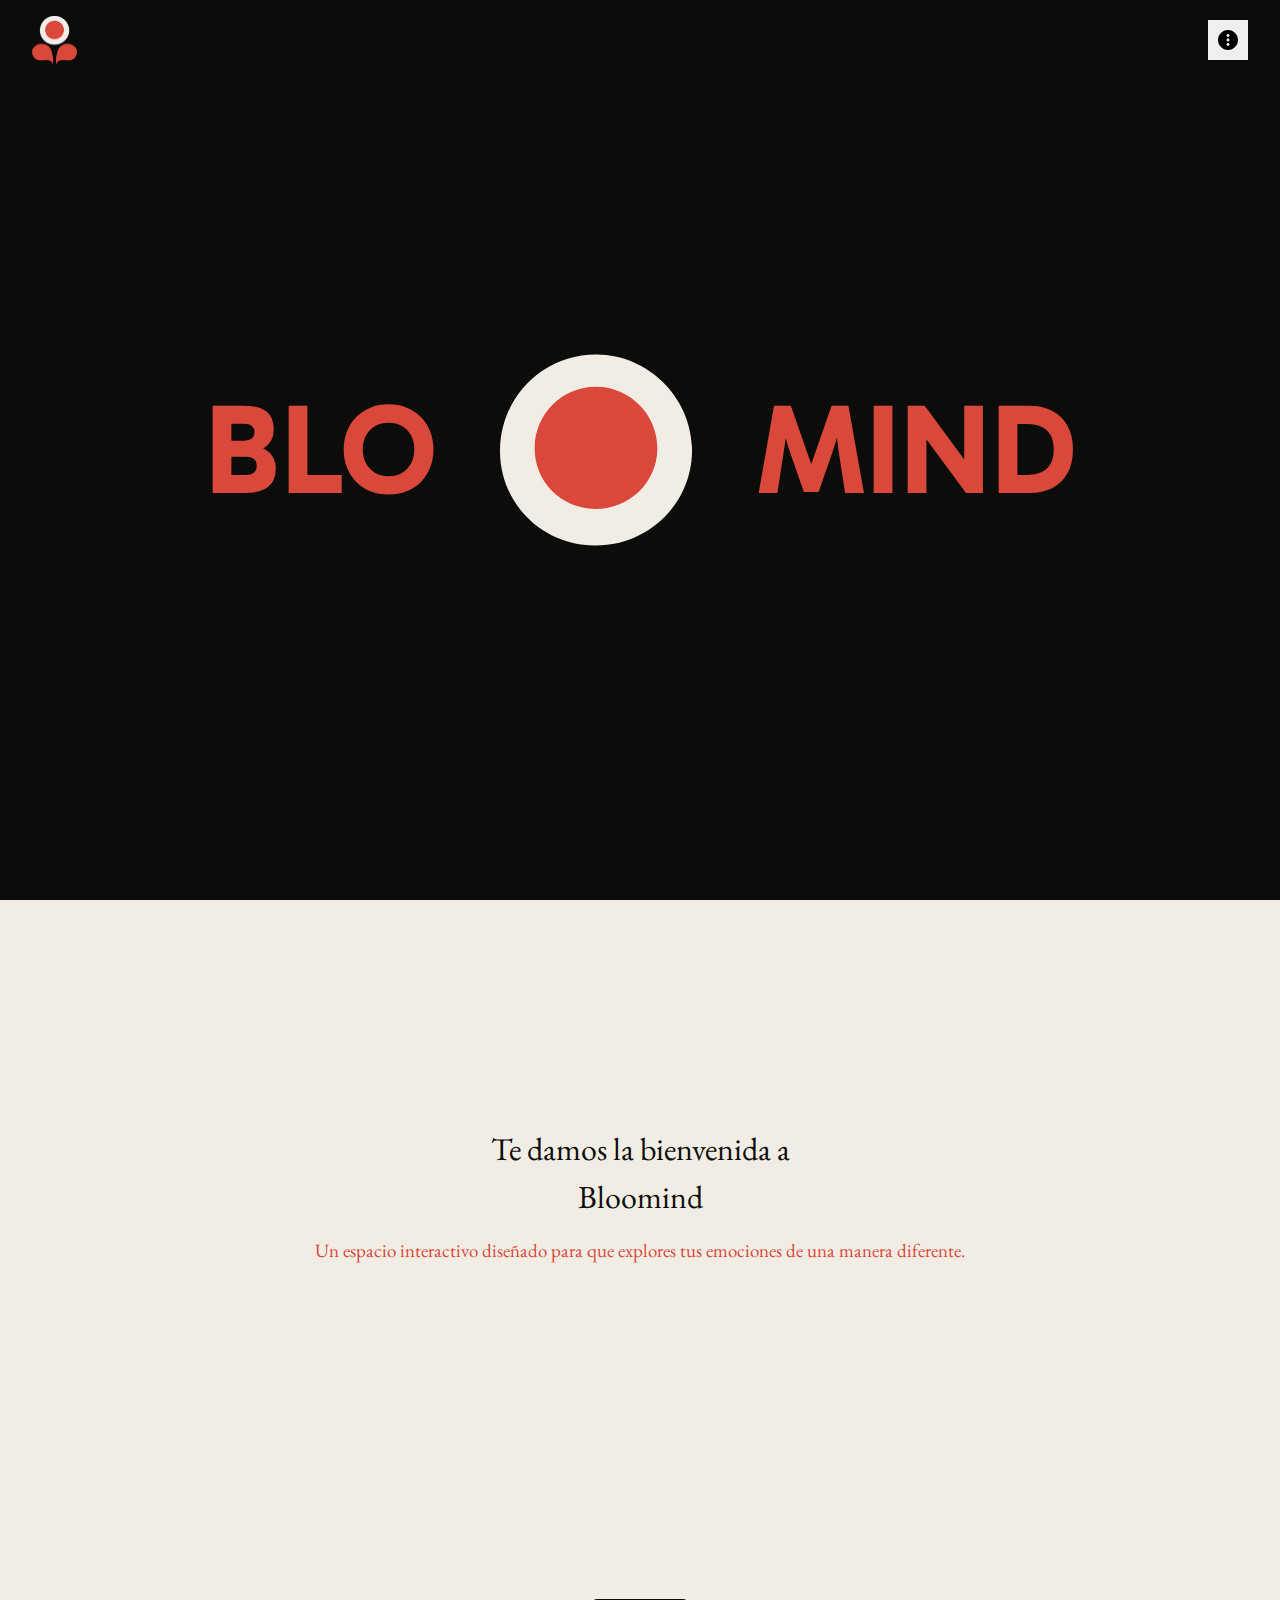
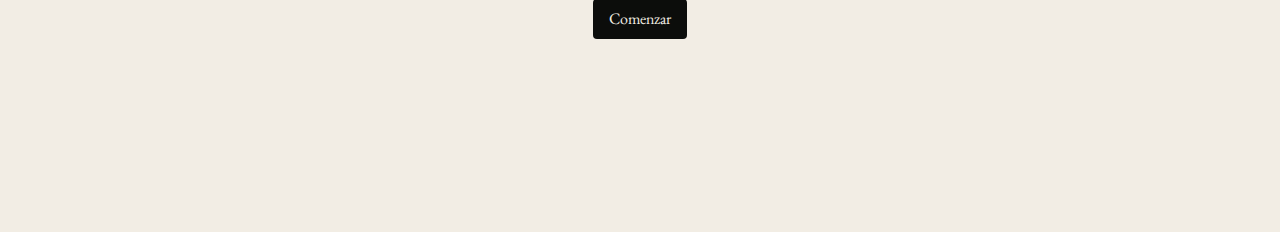
==== commit c4f7f1c0: "resposive mobile" ====
--- a/index.html
+++ b/index.html
@@ -18,31 +18,35 @@
   <link rel="stylesheet" href="css/reset.css">
   <link rel="stylesheet" href="css/variables.css">
   <link rel="stylesheet" href="css/home.css">
-<!--   <link rel="stylesheet" href="css/main.css">
+  <!--   <link rel="stylesheet" href="css/main.css">
   <link rel="stylesheet" href="css/styles.css"> -->
 </head>
 
 <body class="home-page">
   <header class="header">
     <a href="index.html" class="header_logo-link">
-        <img src="assets/images/logo_light.png" alt="Logo Bloomind" class="header_logo">
+      <img src="assets/images/logo_light.png" alt="Logo Bloomind" class="header_logo">
     </a>
     <nav class="header_nav">
-        <a href="index.html" class="header_link">Inicio</a>
-        <a href="explore.html" class="header_link">Explorar Emociones</a>
-        <a href="project.html" class="header_link">El Proyecto</a>
+      <a href="explore.html" class="header_link">Explorar Emociones</a>
+      <a href="project.html" class="header_link">El Proyecto</a>
     </nav>
+
+    <!-- Menu hamburguesa -->
     <button type="button" class="hamburger-menu" aria-label="Toggle menu">
-        <svg width="24" height="24" viewBox="0 0 24 24" fill="none" xmlns="http://www.w3.org/2000/svg" class="hamburger-icon">
-            <path fill-rule="evenodd" clip-rule="evenodd" d="M2 12C2 6.477 6.477 2 12 2C17.523 2 22 6.477 22 12C22 17.523 17.523 22 12 22C6.477 22 2 17.523 2 12ZM10.5 7.5C10.5 7.10218 10.658 6.72064 10.9393 6.43934C11.2206 6.15804 11.6022 6 12 6H12.01C12.4078 6 12.7894 6.15804 13.0707 6.43934C13.352 6.72064 13.51 7.10218 13.51 7.5V7.51C13.51 7.90782 13.352 8.28936 13.0707 8.57066C12.7894 8.85197 12.4078 9.01 12.01 9.01H12C11.6022 9.01 11.2206 8.85197 10.9393 8.57066C10.658 8.28936 10.5 7.90782 10.5 7.51V7.5ZM12 10.5C11.6022 10.5 11.2206 10.658 10.9393 10.9393C10.658 11.2206 10.5 11.6022 10.5 12V12.01C10.5 12.4078 10.658 12.7894 10.9393 13.0707C11.2206 13.352 11.6022 13.51 12 13.51H12.01C12.4078 13.51 12.7894 13.352 13.0707 13.0707C13.352 12.7894 13.51 12.4078 13.51 12.01V12C13.51 11.6022 13.352 11.2206 13.0707 10.9393C12.7894 10.658 12.4078 10.5 12.01 10.5H12ZM12 15C11.6022 15 11.2206 15.158 10.9393 15.4393C10.658 15.7206 10.5 16.1022 10.5 16.5V16.51C10.5 16.9078 10.658 17.2894 10.9393 17.5707C11.2206 17.852 11.6022 18.01 12 18.01H12.01C12.4078 18.01 12.7894 17.852 13.0707 17.5707C13.352 17.2894 13.51 16.9078 13.51 16.51V16.5C13.51 16.1022 13.352 15.7206 13.0707 15.4393C12.7894 15.158 12.4078 15 12.01 15H12Z" fill="currentColor"/>
-        </svg>
+      <svg width="24" height="24" viewBox="0 0 24 24" fill="none" xmlns="http://www.w3.org/2000/svg"
+        class="hamburger-icon">
+        <path fill-rule="evenodd" clip-rule="evenodd"
+          d="M2 12C2 6.477 6.477 2 12 2C17.523 2 22 6.477 22 12C22 17.523 17.523 22 12 22C6.477 22 2 17.523 2 12ZM10.5 7.5C10.5 7.10218 10.658 6.72064 10.9393 6.43934C11.2206 6.15804 11.6022 6 12 6H12.01C12.4078 6 12.7894 6.15804 13.0707 6.43934C13.352 6.72064 13.51 7.10218 13.51 7.5V7.51C13.51 7.90782 13.352 8.28936 13.0707 8.57066C12.7894 8.85197 12.4078 9.01 12.01 9.01H12C11.6022 9.01 11.2206 8.85197 10.9393 8.57066C10.658 8.28936 10.5 7.90782 10.5 7.51V7.5ZM12 10.5C11.6022 10.5 11.2206 10.658 10.9393 10.9393C10.658 11.2206 10.5 11.6022 10.5 12V12.01C10.5 12.4078 10.658 12.7894 10.9393 13.0707C11.2206 13.352 11.6022 13.51 12 13.51H12.01C12.4078 13.51 12.7894 13.352 13.0707 13.0707C13.352 12.7894 13.51 12.4078 13.51 12.01V12C13.51 11.6022 13.352 11.2206 13.0707 10.9393C12.7894 10.658 12.4078 10.5 12.01 10.5H12ZM12 15C11.6022 15 11.2206 15.158 10.9393 15.4393C10.658 15.7206 10.5 16.1022 10.5 16.5V16.51C10.5 16.9078 10.658 17.2894 10.9393 17.5707C11.2206 17.852 11.6022 18.01 12 18.01H12.01C12.4078 18.01 12.7894 17.852 13.0707 17.5707C13.352 17.2894 13.51 16.9078 13.51 16.51V16.5C13.51 16.1022 13.352 15.7206 13.0707 15.4393C12.7894 15.158 12.4078 15 12.01 15H12Z"
+          fill="currentColor" />
+      </svg>
     </button>
     <div class="mobile-menu">
-        <a href="index.html" class="header_link">Inicio</a>
-        <a href="explore.html" class="header_link">Explorar Emociones</a>
-        <a href="project.html" class="header_link">El Proyecto</a>
+      <a href="index.html" class="header_link">Inicio</a>
+      <a href="explore.html" class="header_link">Explorar Emociones</a>
+      <a href="project.html" class="header_link">El Proyecto</a>
     </div>
-</header>
+  </header>
   <div class="intro-overlay">
     <p class="big-text">
       BLO<span class="big-text-svg">
@@ -82,12 +86,13 @@
               fill: none;
               stroke: none;
             }
-      
-            .a, .b {
+
+            .a,
+            .b {
               stroke-miterlimit: 10;
               stroke-width: 2.83px;
             }
-      
+
             .b {
               fill: none;
               stroke: none;
@@ -96,12 +101,16 @@
         </defs>
         <g id="Capa_1-2" data-name="Capa_1">
           <g>
-            <path class="a" d="M89.37,116.16c-32.07-.22-57.29-25.76-56.87-57.57C32.93,26.56,58.73,1.15,90.55,1.42c31.63.26,57.54,26.57,57.26,58.13-.28,31.53-26.41,56.84-58.45,56.61Z"/>
+            <path class="a"
+              d="M89.37,116.16c-32.07-.22-57.29-25.76-56.87-57.57C32.93,26.56,58.73,1.15,90.55,1.42c31.63.26,57.54,26.57,57.26,58.13-.28,31.53-26.41,56.84-58.45,56.61Z" />
             <g>
-              <path class="b" d="M96.72,193.6c-1.37-19.62.36-36.32,5.88-52.48,9.96-29.13,45.31-37.71,67.2-16.21,8.77,8.62,11.23,19.52,7.22,31.21-4.47,13.01-13.6,21.32-27.55,22.67-6.86.66-13.91-.51-20.87-.92-12.58-.74-24.46.09-31.9,15.72Z"/>
-              <path class="b" d="M83.59,193.6c1.37-19.62-.36-36.32-5.88-52.48-9.96-29.13-45.31-37.71-67.2-16.21-8.77,8.62-11.23,19.52-7.22,31.21,4.47,13.01,13.6,21.32,27.55,22.67,6.86.66,13.91-.51,20.87-.92,12.58-.74,24.46.09,31.9,15.72Z"/>
+              <path class="b"
+                d="M96.72,193.6c-1.37-19.62.36-36.32,5.88-52.48,9.96-29.13,45.31-37.71,67.2-16.21,8.77,8.62,11.23,19.52,7.22,31.21-4.47,13.01-13.6,21.32-27.55,22.67-6.86.66-13.91-.51-20.87-.92-12.58-.74-24.46.09-31.9,15.72Z" />
+              <path class="b"
+                d="M83.59,193.6c1.37-19.62-.36-36.32-5.88-52.48-9.96-29.13-45.31-37.71-67.2-16.21-8.77,8.62-11.23,19.52-7.22,31.21,4.47,13.01,13.6,21.32,27.55,22.67,6.86.66,13.91-.51,20.87-.92,12.58-.74,24.46.09,31.9,15.72Z" />
             </g>
-            <path class="b" d="M89.66,94.16c-20.51-.14-36.63-16.47-36.36-36.81.27-20.48,16.77-36.73,37.12-36.56,20.22.17,36.79,16.99,36.61,37.17-.18,20.16-16.89,36.34-37.37,36.2Z"/>
+            <path class="b"
+              d="M89.66,94.16c-20.51-.14-36.63-16.47-36.36-36.81.27-20.48,16.77-36.73,37.12-36.56,20.22.17,36.79,16.99,36.61,37.17-.18,20.16-16.89,36.34-37.37,36.2Z" />
           </g>
         </g>
       </svg>
@@ -118,6 +127,7 @@
   <script src="./assets/gsap/minified/gsap.min.js"></script>
   <script src="./assets/gsap/minified/DrawSVGPlugin.min.js"></script>
   <script src="./assets/gsap/minified/ScrollTrigger.min.js"></script>
+  <script src="js/constants.js"></script>
   <script src="js/home.js"></script>
 
 </body>
--- a/css/common.css
+++ b/css/common.css
@@ -22,6 +22,60 @@
 
 }
 
+/* Estilos para el menú móvil */
+.mobile-menu {
+    display: block;
+    position: fixed;
+    top: 4rem;
+    left: 0;
+    width: 100%;
+    background-color: var(--color-primary);
+    padding: 1rem;
+    z-index: 19;
+    opacity: 0;
+    transform: translateY(-10px);
+}
+
+.mobile-menu.show {
+    display: flex;
+    flex-direction: column;
+    align-items: flex-end;
+    opacity: 1;
+    transform: translateY(0);
+    background-color: var(--color-background);
+}
+
+.mobile-menu .header_link {
+    color: var(--color-text);
+    font-size: var(--font-size-base);
+    padding: 1rem;
+    width: 100%;
+    text-align: right;
+    transition: all 0.3s ease;
+    text-decoration: none;
+    display: block;
+}
+
+
+.mobile-menu .header_link--active {
+    color: var(--color-secondary);
+    font-weight: bold;
+}
+
+/* Estilos para el botón hamburguesa */
+.hamburger-menu {
+    border: none;
+    cursor: pointer;
+    padding: 0.5rem;
+    z-index: 20;
+}
+
+.hamburger-menu svg {
+      width: 24px;
+    height: 24px;
+}
+
+
 /* Encabezado */
 
 .header {
@@ -38,6 +92,7 @@
     height: 5rem; /* Altura fija */
 }
 
+.header nav{display: none;}
 
 
 .header_logo {
@@ -93,4 +148,5 @@
 
 .general_button:hover {
     background-color: var(--btn-bg-hover);
-}+}
+
--- a/css/home.css
+++ b/css/home.css
@@ -19,65 +19,6 @@
     color: var(--color-secondary);
 }
 
-/* Estilos para el menú móvil */
-.mobile-menu {
-    display: none;
-    position: fixed;
-    top: 4rem;
-    left: 0;
-    width: 100%;
-    background-color: var(--color-primary);
-    padding: 1rem;
-    box-shadow: 0 2px 5px rgba(0,0,0,0.2);
-    z-index: 19;
-    opacity: 0;
-    transform: translateY(-10px);
-}
-
-.mobile-menu.show {
-    display: flex;
-    flex-direction: column;
-    align-items: flex-end;
-    opacity: 1;
-    transform: translateY(0);
-}
-
-.mobile-menu .header_link {
-    color: var(--color-textlight);
-    font-size: var(--font-size-base);
-    padding: 1rem;
-    width: 100%;
-    text-align: right;
-    transition: all 0.3s ease;
-    text-decoration: none;
-    display: block;
-}
-
-.mobile-menu .header_link:hover {
-    color: var(--color-secondary);
-    background-color: rgba(255, 255, 255, 0.1);
-}
-
-.mobile-menu .header_link--active {
-    color: var(--color-secondary);
-    font-weight: bold;
-}
-
-/* Estilos para el botón hamburguesa */
-.hamburger-menu {
-    display: none;
-    background: none;
-    border: none;
-    cursor: pointer;
-    padding: 0.5rem;
-    z-index: 20;
-}
-
-.hamburger-menu svg {
-    fill: var(--color-secondary);
-    width: 24px;
-    height: 24px;
-}
 
 /* Intro Overlay */
 .intro-overlay {
@@ -160,11 +101,11 @@
 /* Media Queries agrupados */
 @media (max-width: 768px) {
     .hamburger-menu {
-        display: block;
+        display: none;
     }
 
     .header_nav {
-        display: none;
+        display: block;
     }
 }
 
--- a/css/home.css
+++ b/css/home.css
@@ -19,65 +19,6 @@
     color: var(--color-secondary);
 }
 
-/* Estilos para el menú móvil */
-.mobile-menu {
-    display: none;
-    position: fixed;
-    top: 4rem;
-    left: 0;
-    width: 100%;
-    background-color: var(--color-primary);
-    padding: 1rem;
-    box-shadow: 0 2px 5px rgba(0,0,0,0.2);
-    z-index: 19;
-    opacity: 0;
-    transform: translateY(-10px);
-}
-
-.mobile-menu.show {
-    display: flex;
-    flex-direction: column;
-    align-items: flex-end;
-    opacity: 1;
-    transform: translateY(0);
-}
-
-.mobile-menu .header_link {
-    color: var(--color-textlight);
-    font-size: var(--font-size-base);
-    padding: 1rem;
-    width: 100%;
-    text-align: right;
-    transition: all 0.3s ease;
-    text-decoration: none;
-    display: block;
-}
-
-.mobile-menu .header_link:hover {
-    color: var(--color-secondary);
-    background-color: rgba(255, 255, 255, 0.1);
-}
-
-.mobile-menu .header_link--active {
-    color: var(--color-secondary);
-    font-weight: bold;
-}
-
-/* Estilos para el botón hamburguesa */
-.hamburger-menu {
-    display: none;
-    background: none;
-    border: none;
-    cursor: pointer;
-    padding: 0.5rem;
-    z-index: 20;
-}
-
-.hamburger-menu svg {
-    fill: var(--color-secondary);
-    width: 24px;
-    height: 24px;
-}
 
 /* Intro Overlay */
 .intro-overlay {
@@ -160,11 +101,11 @@
 /* Media Queries agrupados */
 @media (max-width: 768px) {
     .hamburger-menu {
-        display: block;
+        display: none;
     }
 
     .header_nav {
-        display: none;
+        display: block;
     }
 }
 
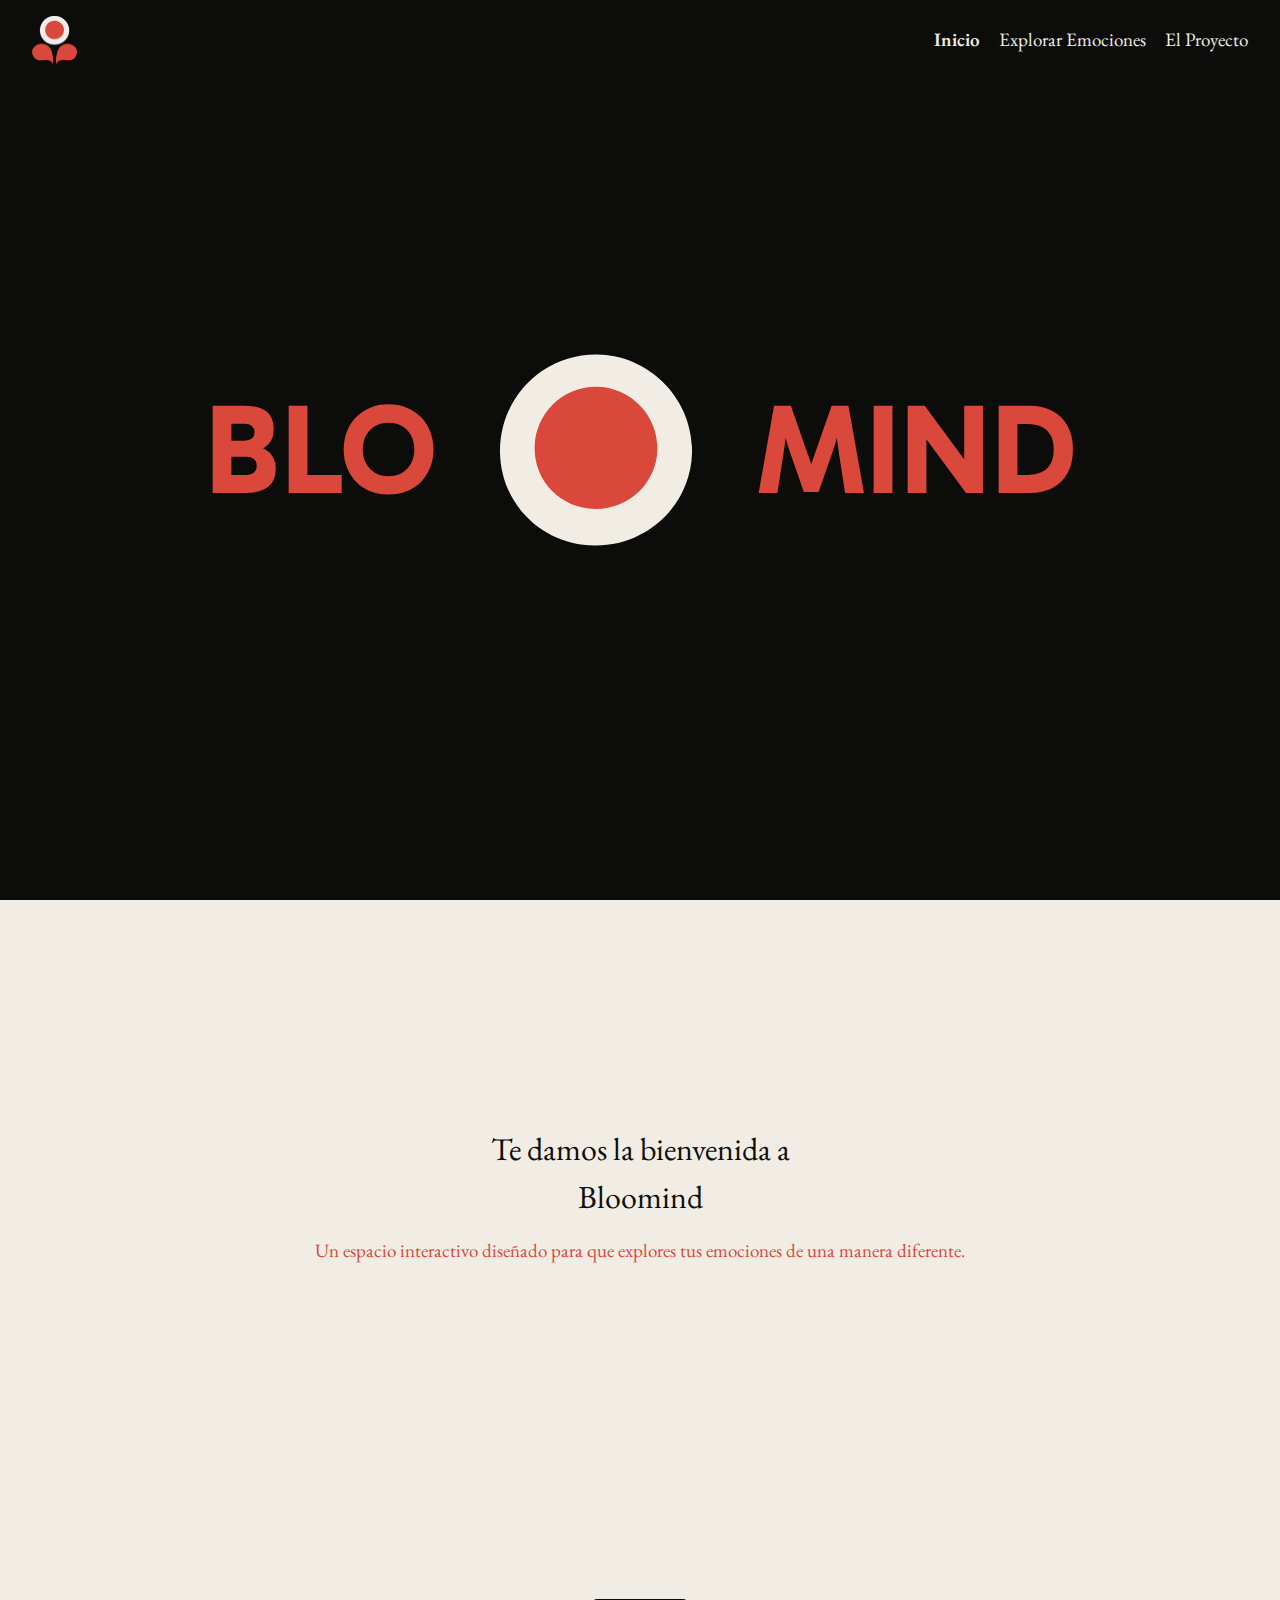
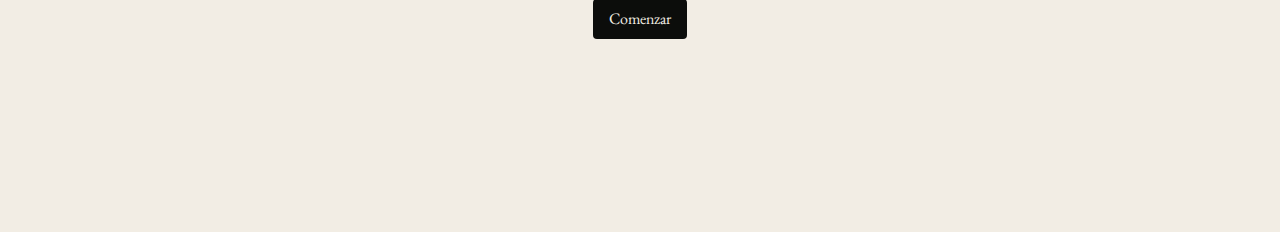
==== commit d57ad159: "fix responsive tablet" ====
--- a/index.html
+++ b/index.html
@@ -28,6 +28,7 @@
       <img src="assets/images/logo_light.png" alt="Logo Bloomind" class="header_logo">
     </a>
     <nav class="header_nav">
+      <a href="index.html" class="header_link">Inicio</a>
       <a href="explore.html" class="header_link">Explorar Emociones</a>
       <a href="project.html" class="header_link">El Proyecto</a>
     </nav>
@@ -42,7 +43,7 @@
       </svg>
     </button>
     <div class="mobile-menu">
-      <a href="index.html" class="header_link">Inicio</a>
+     
       <a href="explore.html" class="header_link">Explorar Emociones</a>
       <a href="project.html" class="header_link">El Proyecto</a>
     </div>
--- a/css/common.css
+++ b/css/common.css
@@ -71,7 +71,7 @@
 }
 
 .hamburger-menu svg {
-      width: 24px;
+    width: 24px;
     height: 24px;
 }
 
@@ -83,16 +83,19 @@
     justify-content: space-between;
     align-items: center;
     padding: var(--padding-small) var(--padding-medium);
-    position: fixed; /* Fijo en todas las páginas */
-    top: 0;
+    position: fixed;
+       top: 0;
     left: 0;
     width: 100%;
     z-index: 20;
-    background-color: var(--color-background); /* Fondo por defecto */
-    height: 5rem; /* Altura fija */
+    background-color: var(--color-background);
+        height: 4rem;
+   
 }
 
-.header nav{display: none;}
+.header nav {
+    display: none;
+}
 
 
 .header_logo {
@@ -101,10 +104,10 @@
 
 .header_link {
     font-family: var(--font-main);
-    color: var(--color-primary); /* Color por defecto */
+    color: var(--color-primary);
     text-decoration: none;
     margin-left: var(--gap-medium);
-    font-size: var(--font-size-large);
+    font-size: var(--font-size-base);
 }
 
 .header_link--active {
@@ -150,3 +153,47 @@
     background-color: var(--btn-bg-hover);
 }
 
+
+/* Media Queries */
+
+
+/* Tablet */
+
+@media (min-width: 768px) {
+
+    .mobile-menu {
+        display: none;
+    }
+
+    .hamburger-menu {
+        display: none;
+    }
+
+    .header nav {
+        display: block;
+    }
+
+    .header {
+        height: 4.5rem;
+    }
+}
+
+/* Desktop */
+@media (min-width: 1024px) {
+
+    .header nav {
+        display: block;
+    }
+
+    .mobile-menu {
+        display: none;
+    }
+
+    .header {
+        height: 5rem;
+    }
+
+    .header_link {
+        font-size: var(--font-size-large);
+    }
+}--- a/css/home.css
+++ b/css/home.css
@@ -99,7 +99,9 @@
 }
 
 /* Media Queries agrupados */
-@media (max-width: 768px) {
+
+@media (min-width: 768px) {
+
     .hamburger-menu {
         display: none;
     }
@@ -107,9 +109,6 @@
     .header_nav {
         display: block;
     }
-}
-
-@media (min-width: 768px) {
     /* Header */
     .home-page .header {
         height: 4.5rem;
--- a/css/home.css
+++ b/css/home.css
@@ -99,7 +99,9 @@
 }
 
 /* Media Queries agrupados */
-@media (max-width: 768px) {
+
+@media (min-width: 768px) {
+
     .hamburger-menu {
         display: none;
     }
@@ -107,9 +109,6 @@
     .header_nav {
         display: block;
     }
-}
-
-@media (min-width: 768px) {
     /* Header */
     .home-page .header {
         height: 4.5rem;
